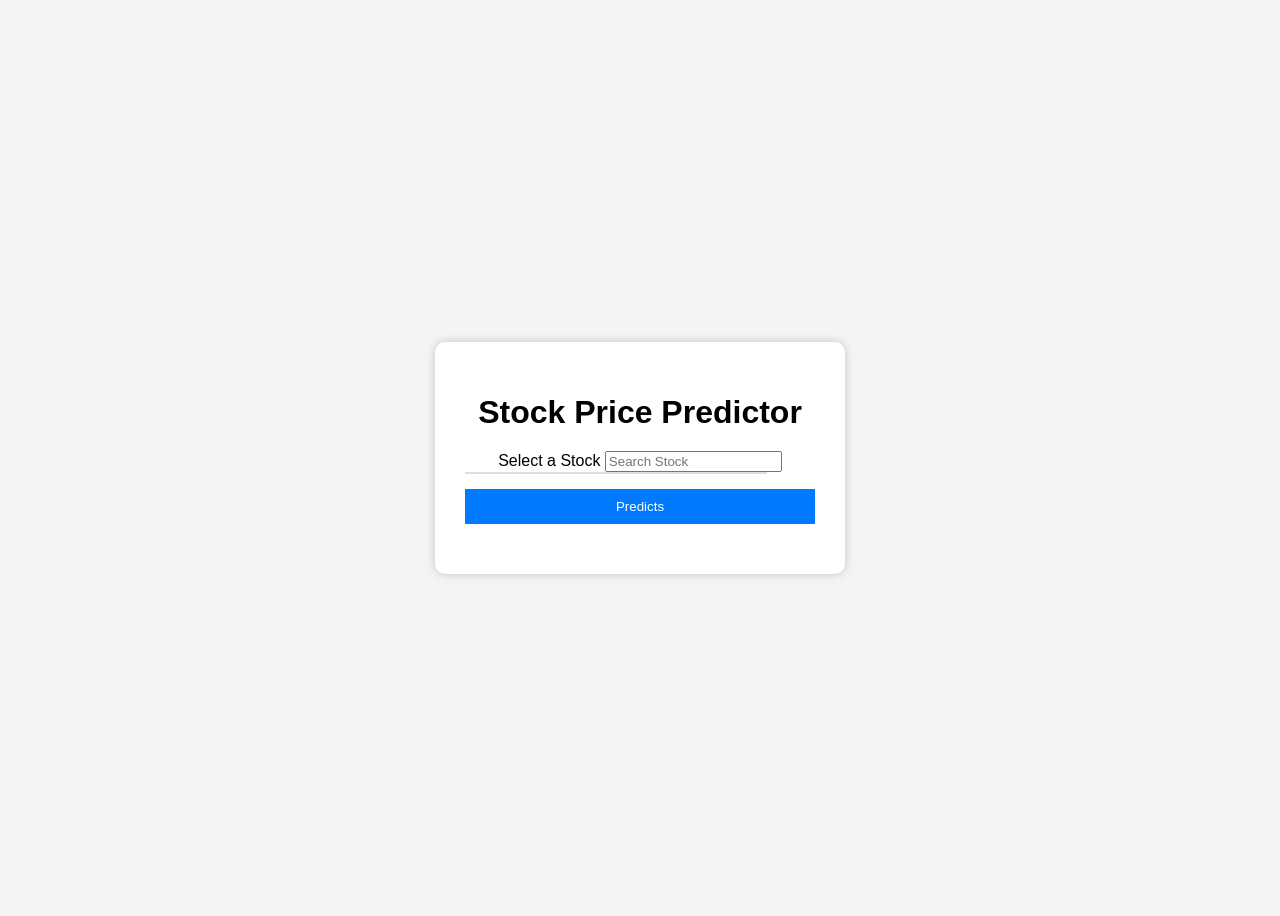
==== frontend/index.html @ 2c62b757 "updated code files into folders" ====
<!DOCTYPE html>
<html>
<head>
    <title>Stock Predictor</title>
    <link rel="stylesheet" href="style.css">
</head>
<body>

    <div class="container">
        <h1>Stock Price Predictor</h1>

        <label>Select a Stock</label>

        <input type="text" id="stockInput" placeholder="Search Stock">
        <div id="suggestions"></div>

        <button onclick="selectStock()">
            Predicts
        </button>

        <div id="result"></div>
    </div>

    <script src="script.js"></script>

</body>
</html>
---- frontend/style.css ----
body{
    font-family: Arial, sans-serif;
    background:#f4f4f4;
    display:flex;
    justify-content:center;
    align-items:center;
    height:100vh;
}

.container{
    background:white;
    padding:30px;
    border-radius:10px;
    width:350px;
    text-align:center;
    box-shadow:0 0 10px rgba(0,0,0,0.2);
}

h1{
    margin-bottom:20px;
}

select{
    width:100%;
    padding:10px;
    margin-top:10px;
}

button{
    width:100%;
    padding:10px;
    margin-top:15px;
    background:#007bff;
    color:white;
    border:none;
    cursor:pointer;
}

button:hover{
    background:#0056b3;
}

#result{
    margin-top:20px;
    font-size:18px;
    font-weight:bold;
}
#suggestions{
    width:300px;
    border:1px solid #ddd;
}

.stock-item{
    padding:10px;
    cursor:pointer;
}

.stock-item:hover{
    background:#f0f0f0;
}
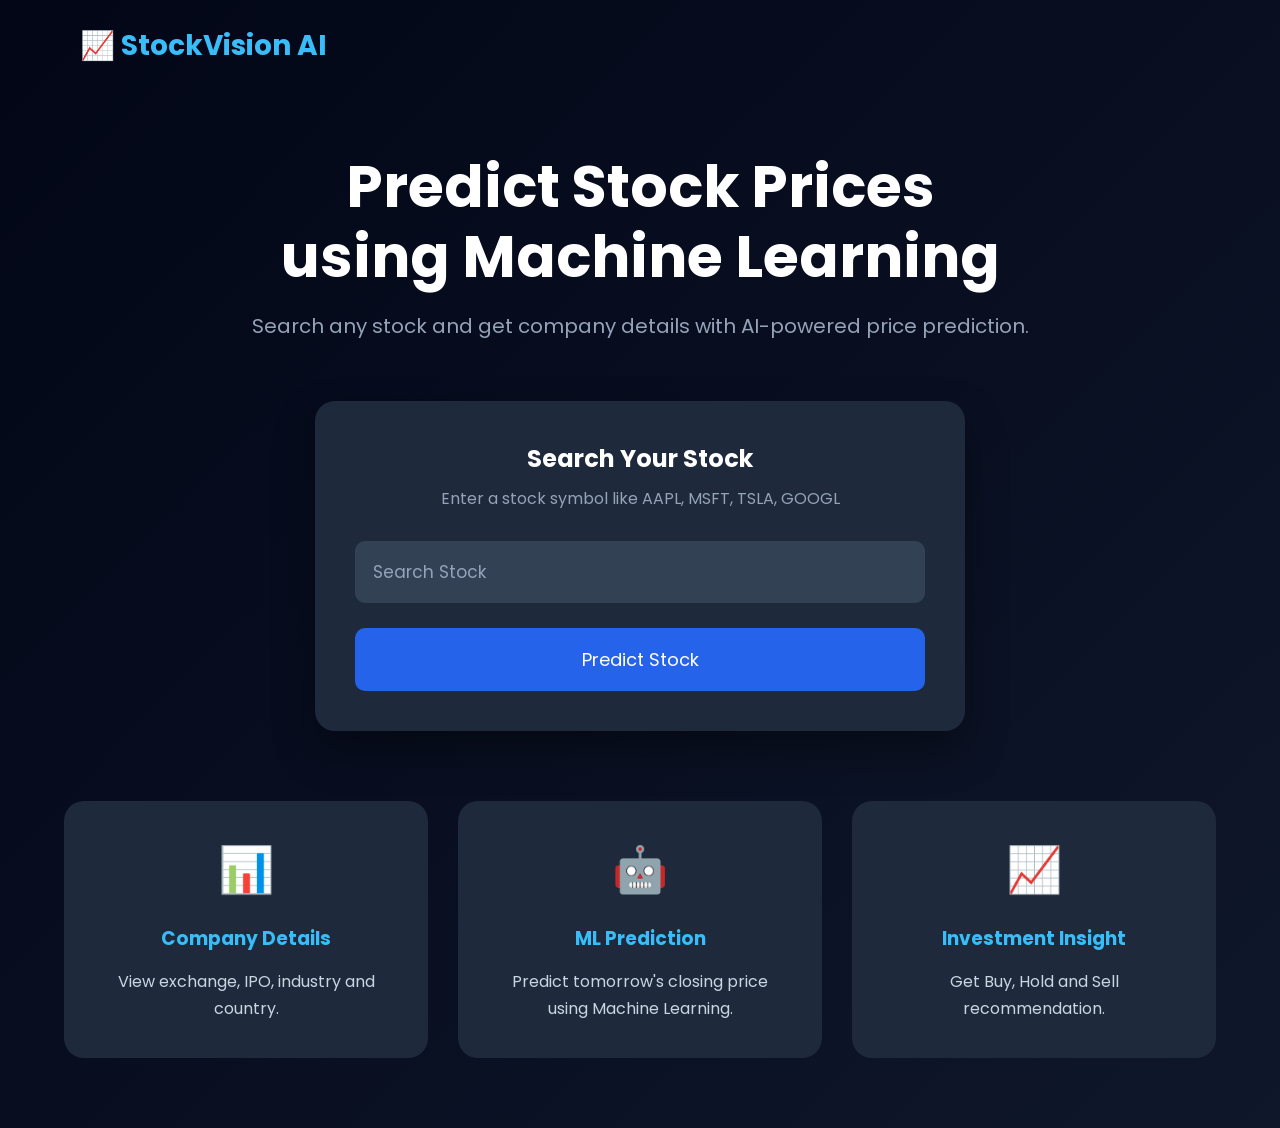
==== commit b6bbb209: "updated ui designs" ====
--- a/frontend/index.html
+++ b/frontend/index.html
@@ -1,27 +1,123 @@
 <!DOCTYPE html>
-<html>
+<html lang="en">
+
 <head>
-    <title>Stock Predictor</title>
+    <meta charset="UTF-8">
+    <meta name="viewport" content="width=device-width, initial-scale=1.0">
+
+    <title>StockVision AI</title>
+
+    <link rel="preconnect" href="https://fonts.googleapis.com">
+    <link rel="preconnect" href="https://fonts.gstatic.com" crossorigin>
+
+    <link href="https://fonts.googleapis.com/css2?family=Poppins:wght@300;400;500;600;700&display=swap" rel="stylesheet">
+
     <link rel="stylesheet" href="style.css">
 </head>
+
 <body>
 
-    <div class="container">
-        <h1>Stock Price Predictor</h1>
+<nav>
 
-        <label>Select a Stock</label>
+    <div class="logo">
 
-        <input type="text" id="stockInput" placeholder="Search Stock">
+        📈 StockVision AI
+
+    </div>
+
+</nav>
+
+<section class="hero">
+
+    <h1>
+
+        Predict Stock Prices <br>
+
+        using Machine Learning
+
+    </h1>
+
+    <p>
+
+        Search any stock and get company details with AI-powered price prediction.
+
+    </p>
+
+</section>
+
+<section class="search-section">
+
+    <div class="search-card">
+
+        <h2>Search Your Stock</h2>
+
+        <p>Enter a stock symbol like AAPL, MSFT, TSLA, GOOGL</p>
+
+        <input
+            type="text"
+            id="stockInput"
+            placeholder="Search Stock">
+
         <div id="suggestions"></div>
 
         <button onclick="selectStock()">
-            Predicts
+
+            Predict Stock
+
         </button>
 
-        <div id="result"></div>
     </div>
 
-    <script src="script.js"></script>
+</section>
+
+<section class="features">
+
+    <div class="feature">
+
+        <div class="icon">📊</div>
+
+        <h3>Company Details</h3>
+
+        <p>
+
+            View exchange, IPO, industry and country.
+
+        </p>
+
+    </div>
+
+    <div class="feature">
+
+        <div class="icon">🤖</div>
+
+        <h3>ML Prediction</h3>
+
+        <p>
+
+            Predict tomorrow's closing price using Machine Learning.
+
+        </p>
+
+    </div>
+
+    <div class="feature">
+
+        <div class="icon">📈</div>
+
+        <h3>Investment Insight</h3>
+
+        <p>
+
+            Get Buy, Hold and Sell recommendation.
+
+        </p>
+
+    </div>
+
+</section>
+
+<script src="script.js"></script>
 
 </body>
+
 </html>
--- a/frontend/style.css
+++ b/frontend/style.css
@@ -1,60 +1,302 @@
+*{
+    margin:0;
+    padding:0;
+    box-sizing:border-box;
+    font-family:'Poppins',sans-serif;
+}
+
 body{
-    font-family: Arial, sans-serif;
-    background:#f4f4f4;
+
+    background:linear-gradient(135deg,#020617,#0f172a);
+
+    color:white;
+
+    min-height:100vh;
+
+}
+
+/* Navigation */
+
+nav{
+
+    width:100%;
+
+    padding:25px 80px;
+
     display:flex;
+
+    justify-content:space-between;
+
+    align-items:center;
+
+}
+
+.logo{
+
+    font-size:28px;
+
+    font-weight:700;
+
+    color:#38bdf8;
+
+}
+
+/* Hero */
+
+.hero{
+
+    text-align:center;
+
+    margin-top:60px;
+
+}
+
+.hero h1{
+
+    font-size:58px;
+
+    line-height:1.2;
+
+    margin-bottom:20px;
+
+}
+
+.hero p{
+
+    font-size:20px;
+
+    color:#94a3b8;
+
+}
+
+/* Search */
+
+.search-section{
+
+    display:flex;
+
     justify-content:center;
-    align-items:center;
-    height:100vh;
-}
-
-.container{
-    background:white;
-    padding:30px;
+
+    margin-top:60px;
+
+}
+
+.search-card{
+
+    width:650px;
+
+    background:#1e293b;
+
+    padding:40px;
+
+    border-radius:20px;
+
+    box-shadow:0 20px 40px rgba(0,0,0,.35);
+
+}
+
+.search-card h2{
+
+    text-align:center;
+
+    margin-bottom:10px;
+
+}
+
+.search-card p{
+
+    text-align:center;
+
+    color:#94a3b8;
+
+    margin-bottom:30px;
+
+}
+
+#stockInput{
+
+    width:100%;
+
+    padding:18px;
+
+    font-size:17px;
+
+    border:none;
+
     border-radius:10px;
-    width:350px;
+
+    outline:none;
+
+    background:#334155;
+
+    color:white;
+
+}
+
+#stockInput::placeholder{
+
+    color:#94a3b8;
+
+}
+
+#suggestions{
+
+    width:100%;
+
+    background:#334155;
+
+    border-radius:0 0 10px 10px;
+
+    overflow:hidden;
+
+}
+
+.stock-item{
+
+    padding:14px;
+
+    cursor:pointer;
+
+    transition:.3s;
+
+}
+
+.stock-item:hover{
+
+    background:#2563eb;
+
+}
+
+button{
+
+    width:100%;
+
+    padding:18px;
+
+    margin-top:25px;
+
+    border:none;
+
+    border-radius:10px;
+
+    background:#2563eb;
+
+    color:white;
+
+    font-size:18px;
+
+    cursor:pointer;
+
+    transition:.3s;
+
+}
+
+button:hover{
+
+    background:#1d4ed8;
+
+    transform:translateY(-3px);
+
+}
+
+/* Features */
+
+.features{
+
+    width:90%;
+
+    max-width:1200px;
+
+    margin:70px auto;
+
+    display:grid;
+
+    grid-template-columns:repeat(auto-fit,minmax(250px,1fr));
+
+    gap:30px;
+
+}
+
+.feature{
+
+    background:#1e293b;
+
+    padding:35px;
+
+    border-radius:20px;
+
     text-align:center;
-    box-shadow:0 0 10px rgba(0,0,0,0.2);
-}
-
-h1{
+
+    transition:.3s;
+
+}
+
+.feature:hover{
+
+    transform:translateY(-10px);
+
+}
+
+.icon{
+
+    font-size:45px;
+
     margin-bottom:20px;
-}
-
-select{
-    width:100%;
-    padding:10px;
-    margin-top:10px;
-}
-
-button{
-    width:100%;
-    padding:10px;
-    margin-top:15px;
-    background:#007bff;
-    color:white;
-    border:none;
-    cursor:pointer;
-}
-
-button:hover{
-    background:#0056b3;
-}
-
-#result{
-    margin-top:20px;
-    font-size:18px;
-    font-weight:bold;
-}
-#suggestions{
-    width:300px;
-    border:1px solid #ddd;
-}
-
-.stock-item{
-    padding:10px;
-    cursor:pointer;
-}
-
-.stock-item:hover{
-    background:#f0f0f0;
+
+}
+
+.feature h3{
+
+    margin-bottom:15px;
+
+    color:#38bdf8;
+
+}
+
+.feature p{
+
+    color:#cbd5e1;
+
+    line-height:1.7;
+
+}
+
+/* Mobile */
+
+@media(max-width:768px){
+
+nav{
+
+    padding:20px;
+
+}
+
+.hero h1{
+
+    font-size:36px;
+
+}
+
+.hero p{
+
+    padding:0 20px;
+
+    font-size:16px;
+
+}
+
+.search-card{
+
+    width:90%;
+
+    padding:25px;
+
+}
+
+.features{
+
+    margin-top:50px;
+
+}
+
 }
